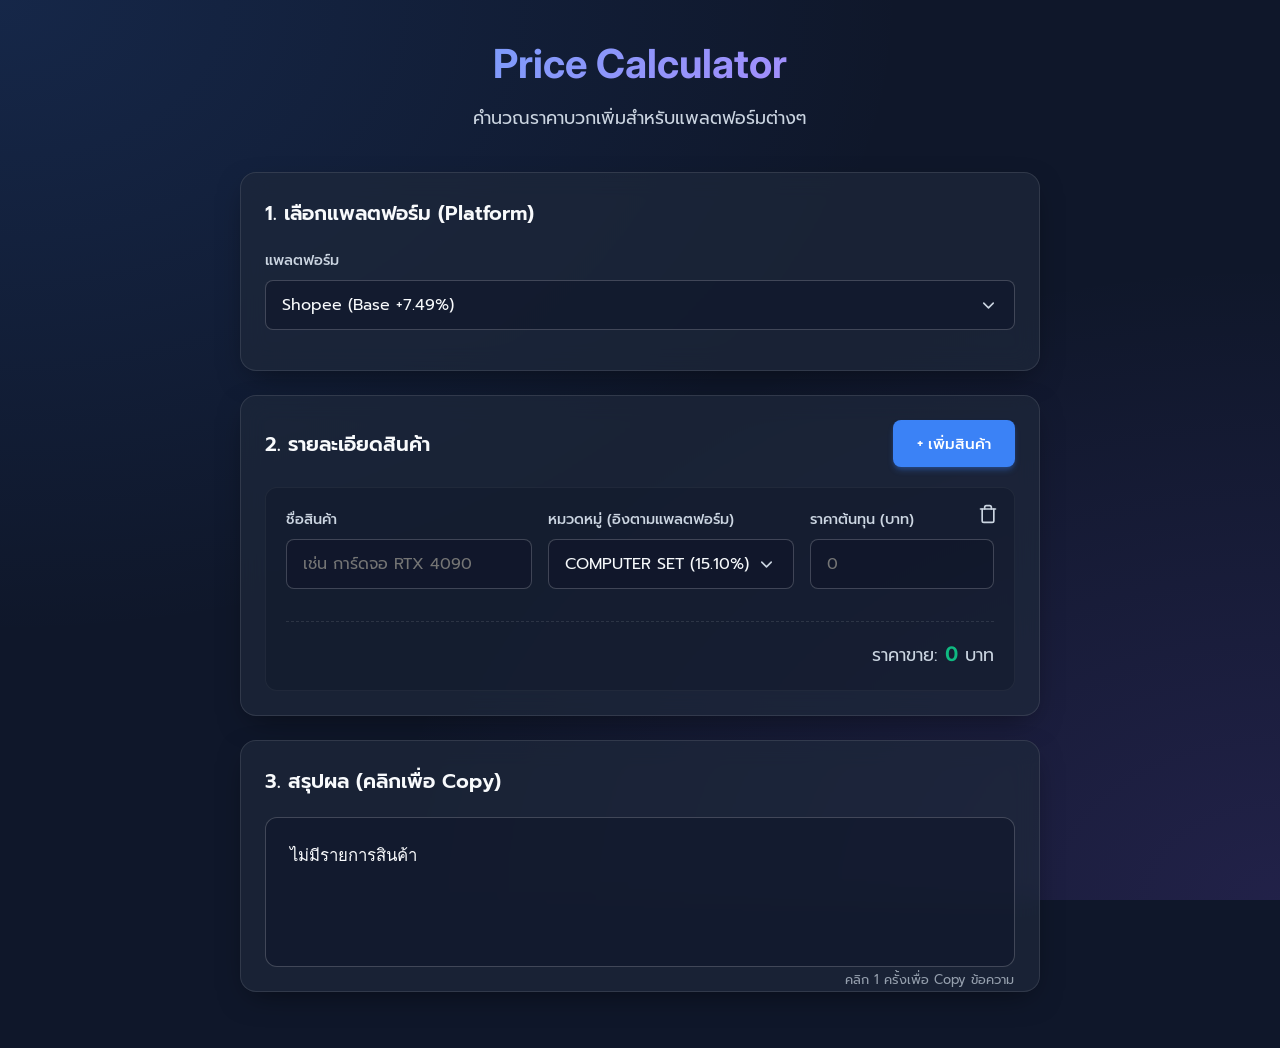
==== index.html @ 2f69b52f "Add files via upload" ====
<!DOCTYPE html>
<html lang="th">
<head>
    <meta charset="UTF-8">
    <meta name="viewport" content="width=device-width, initial-scale=1.0">
    <title>Price Calculator | คำนวณราคาสินค้า</title>
    <link href="https://fonts.googleapis.com/css2?family=Inter:wght@400;500;600;700&family=Prompt:wght@400;500;600;700&display=swap" rel="stylesheet">
    <link rel="stylesheet" href="style.css">
</head>
<body>
    <div class="app-container">
        <header>
            <h1>Price Calculator</h1>
            <p>คำนวณราคาบวกเพิ่มสำหรับแพลตฟอร์มต่างๆ</p>
        </header>

        <main>
            <!-- Section 1: Platform Selection -->
            <section class="card section-platform">
                <h2>1. เลือกแพลตฟอร์ม (Platform)</h2>
                <div class="input-group">
                    <label for="platformSelect">แพลตฟอร์ม</label>
                    <select id="platformSelect">
                        <option value="shopee">Shopee (Base +7.49%)</option>
                        <option value="lazada">Lazada (Base +1.07%)</option>
                        <option value="tiktok">Tiktok (Base +3.21%)</option>
                    </select>
                </div>
            </section>

            <!-- Section 2: Items Details -->
            <section class="card section-items">
                <div class="section-header">
                    <h2>2. รายละเอียดสินค้า</h2>
                    <button id="addItemBtn" class="btn btn-primary">+ เพิ่มสินค้า</button>
                </div>
                <div id="itemsContainer">
                    <!-- Item rows will be dynamically injected here -->
                </div>
            </section>

            <!-- Section 3: Summary -->
            <section class="card section-summary">
                <h2>3. สรุปผล (คลิกเพื่อ Copy)</h2>
                <div class="summary-box" id="summaryBox">
                    <div id="summaryContent" class="summary-content">
                        <!-- Summary text goes here -->
                    </div>
                    <div class="copy-hint">คลิก 1 ครั้งเพื่อ Copy ข้อความ</div>
                </div>
            </section>
        </main>
    </div>

    <!-- Template for item row -->
    <template id="itemRowTemplate">
        <div class="item-row">
            <div class="item-inputs">
                <div class="input-group">
                    <label>ชื่อสินค้า</label>
                    <input type="text" class="item-name" placeholder="เช่น การ์ดจอ RTX 4090">
                </div>
                <div class="input-group">
                    <label>หมวดหมู่ (อิงตามแพลตฟอร์ม)</label>
                    <select class="item-category">
                        <!-- Options generated by JS -->
                    </select>
                </div>
                <div class="input-group">
                    <label>ราคาต้นทุน (บาท)</label>
                    <input type="number" class="item-price" min="0" step="0.01" placeholder="0">
                </div>
            </div>
            <div class="item-actions">
                <button class="btn btn-icon btn-remove" title="ลบสินค้านี้">
                    <svg xmlns="http://www.w3.org/2000/svg" width="20" height="20" viewBox="0 0 24 24" fill="none" stroke="currentColor" stroke-width="2" stroke-linecap="round" stroke-linejoin="round"><path d="M3 6h18"></path><path d="M19 6v14c0 1-1 2-2 2H7c-1 0-2-1-2-2V6"></path><path d="M8 6V4c0-1 1-2 2-2h4c1 0 2 1 2 2v2"></path></svg>
                </button>
            </div>
            <div class="item-result">
                ราคาขาย: <span class="calculated-price">0.00</span> บาท
            </div>
        </div>
    </template>

    <div id="toast" class="toast">คัดลอกข้อความแล้ว!</div>

    <script src="script.js"></script>
</body>
</html>
---- style.css ----
:root {
    --bg-color: #0f172a;
    --card-bg: rgba(30, 41, 59, 0.7);
    --card-border: rgba(255, 255, 255, 0.1);
    --text-primary: #f8fafc;
    --text-secondary: #cbd5e1;
    --primary-color: #3b82f6;
    --primary-hover: #2563eb;
    --accent-color: #8b5cf6;
    --danger-color: #ef4444;
    --danger-hover: #dc2626;
    --input-bg: rgba(15, 23, 42, 0.6);
    --input-border: rgba(255, 255, 255, 0.2);
    --input-focus: #3b82f6;
    
    --font-sans: 'Inter', -apple-system, BlinkMacSystemFont, 'Segoe UI', Roboto, Helvetica, Arial, sans-serif;
    --font-thai: 'Prompt', var(--font-sans);
}

* {
    box-sizing: border-box;
    margin: 0;
    padding: 0;
}

body {
    background-color: var(--bg-color);
    background-image: 
        radial-gradient(at 0% 0%, rgba(59, 130, 246, 0.15) 0px, transparent 50%),
        radial-gradient(at 100% 100%, rgba(139, 92, 246, 0.15) 0px, transparent 50%);
    background-attachment: fixed;
    color: var(--text-primary);
    font-family: var(--font-thai);
    line-height: 1.6;
    min-height: 100vh;
    padding: 2rem 1rem;
}

.app-container {
    max-width: 800px;
    margin: 0 auto;
}

header {
    text-align: center;
    margin-bottom: 2.5rem;
}

header h1 {
    font-family: var(--font-sans);
    font-size: 2.5rem;
    font-weight: 700;
    background: linear-gradient(135deg, #60a5fa, #c084fc);
    -webkit-background-clip: text;
    -webkit-text-fill-color: transparent;
    margin-bottom: 0.5rem;
}

header p {
    color: var(--text-secondary);
    font-size: 1.1rem;
}

/* Glassmorphism Cards */
.card {
    background: var(--card-bg);
    backdrop-filter: blur(12px);
    -webkit-backdrop-filter: blur(12px);
    border: 1px solid var(--card-border);
    border-radius: 16px;
    padding: 1.5rem;
    margin-bottom: 1.5rem;
    box-shadow: 0 10px 30px -10px rgba(0, 0, 0, 0.5);
    transition: transform 0.3s ease, box-shadow 0.3s ease;
}

.card:hover {
    box-shadow: 0 15px 35px -10px rgba(0, 0, 0, 0.6);
}

.card h2 {
    font-size: 1.25rem;
    font-weight: 600;
    margin-bottom: 1.25rem;
    color: var(--text-primary);
    display: flex;
    align-items: center;
}

.section-header {
    display: flex;
    justify-content: space-between;
    align-items: center;
    margin-bottom: 1.25rem;
}

.section-header h2 {
    margin-bottom: 0;
}

/* Form Elements */
.input-group {
    margin-bottom: 1rem;
    display: flex;
    flex-direction: column;
}

.input-group label {
    font-size: 0.9rem;
    color: var(--text-secondary);
    margin-bottom: 0.5rem;
    font-weight: 500;
}

input[type="text"],
input[type="number"],
select {
    width: 100%;
    background: var(--input-bg);
    border: 1px solid var(--input-border);
    border-radius: 8px;
    padding: 0.75rem 1rem;
    color: var(--text-primary);
    font-family: var(--font-thai);
    font-size: 1rem;
    transition: all 0.2s ease;
}

input[type="text"]:focus,
input[type="number"]:focus,
select:focus {
    outline: none;
    border-color: var(--input-focus);
    box-shadow: 0 0 0 3px rgba(59, 130, 246, 0.2);
}

select {
    appearance: none;
    background-image: url("data:image/svg+xml,%3Csvg xmlns='http://www.w3.org/2000/svg' width='24' height='24' viewBox='0 0 24 24' fill='none' stroke='%23cbd5e1' stroke-width='2' stroke-linecap='round' stroke-linejoin='round'%3E%3Cpolyline points='6 9 12 15 18 9'%3E%3C/polyline%3E%3C/svg%3E");
    background-repeat: no-repeat;
    background-position: right 1rem center;
    background-size: 1.2em;
    padding-right: 2.5rem;
}

select option {
    background: var(--bg-color);
    color: var(--text-primary);
}

/* Buttons */
.btn {
    display: inline-flex;
    align-items: center;
    justify-content: center;
    font-family: var(--font-thai);
    font-weight: 500;
    border: none;
    border-radius: 8px;
    padding: 0.75rem 1.5rem;
    cursor: pointer;
    transition: all 0.2s ease;
    font-size: 0.95rem;
}

.btn-primary {
    background: var(--primary-color);
    color: white;
    box-shadow: 0 4px 6px -1px rgba(59, 130, 246, 0.3), 0 2px 4px -1px rgba(59, 130, 246, 0.2);
}

.btn-primary:hover {
    background: var(--primary-hover);
    transform: translateY(-1px);
    box-shadow: 0 6px 8px -1px rgba(59, 130, 246, 0.4), 0 4px 6px -1px rgba(59, 130, 246, 0.2);
}

.btn-primary:active {
    transform: translateY(0);
}

.btn-icon {
    padding: 0.5rem;
    background: transparent;
    border-radius: 6px;
    color: var(--text-secondary);
}

.btn-remove {
    color: var(--text-secondary);
}

.btn-remove:hover {
    background: rgba(239, 68, 68, 0.1);
    color: var(--danger-color);
}

/* Item Rows */
#itemsContainer {
    display: flex;
    flex-direction: column;
    gap: 1rem;
}

.item-row {
    background: rgba(15, 23, 42, 0.4);
    border: 1px solid rgba(255, 255, 255, 0.05);
    border-radius: 12px;
    padding: 1.25rem;
    position: relative;
    animation: slideIn 0.3s ease-out forwards;
}

@keyframes slideIn {
    from { opacity: 0; transform: translateY(-10px); }
    to { opacity: 1; transform: translateY(0); }
}

.item-inputs {
    display: grid;
    grid-template-columns: 2fr 2fr 1.5fr;
    gap: 1rem;
}

@media (max-width: 640px) {
    .item-inputs {
        grid-template-columns: 1fr;
    }
}

.item-actions {
    position: absolute;
    top: 0.5rem;
    right: 0.5rem;
}

.item-result {
    margin-top: 1rem;
    padding-top: 1rem;
    border-top: 1px dashed rgba(255, 255, 255, 0.1);
    text-align: right;
    font-size: 1.1rem;
    color: var(--text-secondary);
}

.calculated-price {
    font-family: var(--font-sans);
    font-weight: 700;
    font-size: 1.25rem;
    color: #10b981; /* Emerald green for positive price */
}

/* Summary Section */
.summary-box {
    background: var(--input-bg);
    border: 1px solid var(--input-border);
    border-radius: 12px;
    padding: 1.5rem;
    cursor: pointer;
    position: relative;
    transition: all 0.2s ease;
}

.summary-box:hover {
    border-color: var(--accent-color);
    box-shadow: 0 0 15px rgba(139, 92, 246, 0.2);
    background: rgba(15, 23, 42, 0.8);
}

.summary-content {
    font-family: var(--font-sans);
    white-space: pre-wrap;
    font-size: 1.05rem;
    color: var(--text-primary);
    min-height: 100px;
}

.copy-hint {
    position: absolute;
    bottom: -1.5rem;
    right: 0;
    font-size: 0.8rem;
    color: var(--text-secondary);
    opacity: 0.7;
}

/* Toast Notification */
.toast {
    position: fixed;
    bottom: 2rem;
    left: 50%;
    transform: translateX(-50%) translateY(100px);
    background: #10b981;
    color: white;
    padding: 0.75rem 1.5rem;
    border-radius: 8px;
    font-weight: 500;
    box-shadow: 0 10px 15px -3px rgba(0, 0, 0, 0.1);
    opacity: 0;
    transition: all 0.3s cubic-bezier(0.68, -0.55, 0.265, 1.55);
    z-index: 1000;
}

.toast.show {
    transform: translateX(-50%) translateY(0);
    opacity: 1;
}
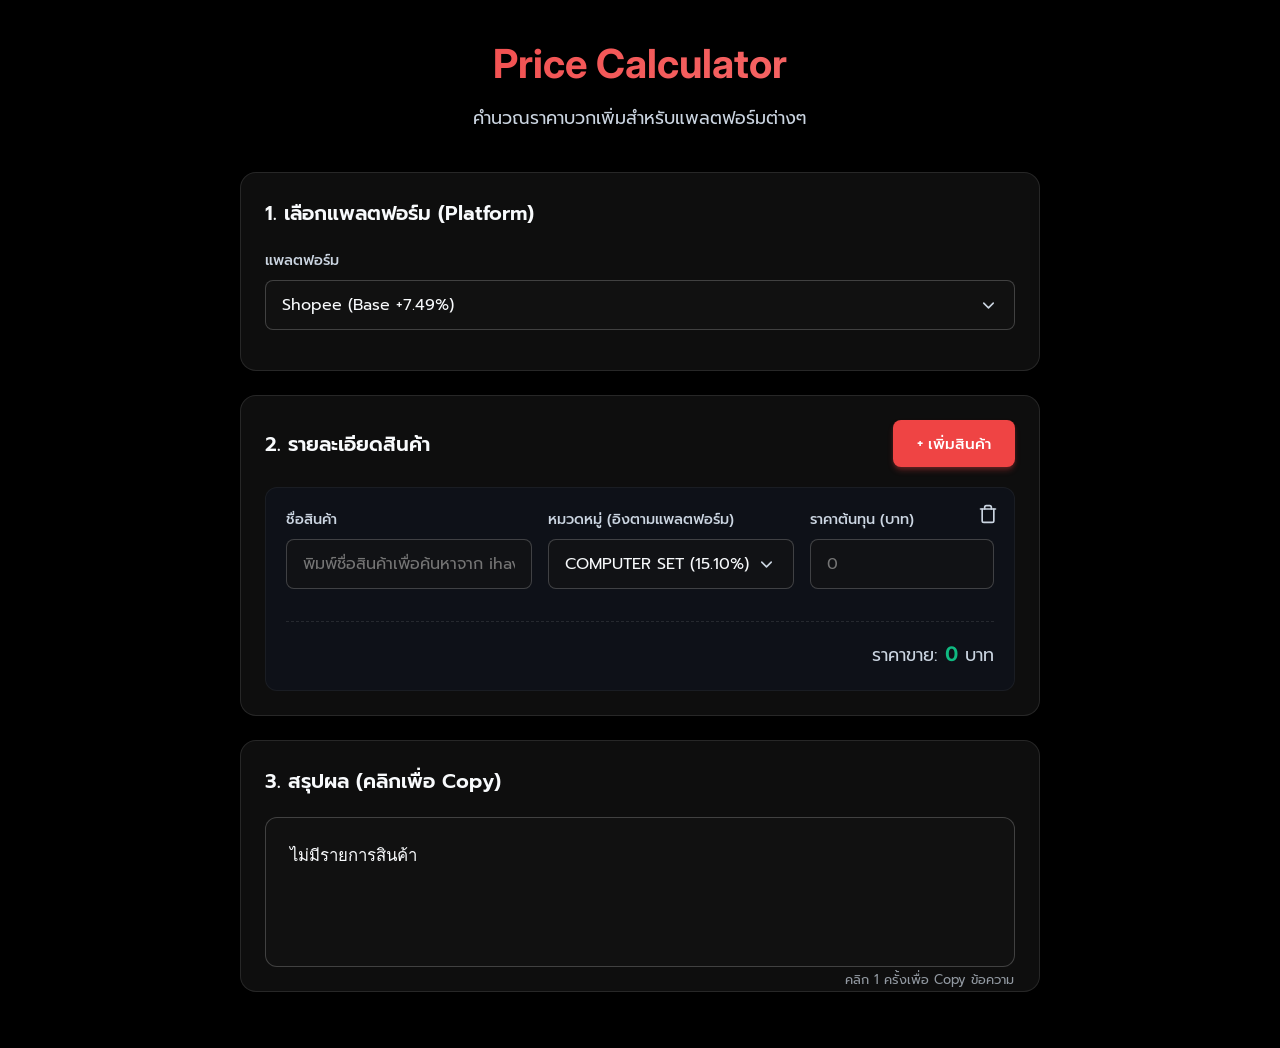
==== commit 53d299ad: "Add files via upload" ====
--- a/index.html
+++ b/index.html
@@ -58,7 +58,10 @@
             <div class="item-inputs">
                 <div class="input-group">
                     <label>ชื่อสินค้า</label>
-                    <input type="text" class="item-name" placeholder="เช่น การ์ดจอ RTX 4090">
+                    <div class="autocomplete-wrapper" style="position: relative;">
+                        <input type="text" class="item-name" placeholder="พิมพ์ชื่อสินค้าเพื่อค้นหาจาก ihavecpu...">
+                        <ul class="autocomplete-dropdown hidden"></ul>
+                    </div>
                 </div>
                 <div class="input-group">
                     <label>หมวดหมู่ (อิงตามแพลตฟอร์ม)</label>
--- a/style.css
+++ b/style.css
@@ -1,17 +1,17 @@
 :root {
-    --bg-color: #0f172a;
-    --card-bg: rgba(30, 41, 59, 0.7);
+    --bg-color: #000000;
+    --card-bg: rgba(20, 20, 20, 0.7);
     --card-border: rgba(255, 255, 255, 0.1);
     --text-primary: #f8fafc;
     --text-secondary: #cbd5e1;
-    --primary-color: #3b82f6;
-    --primary-hover: #2563eb;
-    --accent-color: #8b5cf6;
+    --primary-color: #ef4444;
+    --primary-hover: #dc2626;
+    --accent-color: #ef4444;
     --danger-color: #ef4444;
     --danger-hover: #dc2626;
-    --input-bg: rgba(15, 23, 42, 0.6);
+    --input-bg: rgba(20, 20, 20, 0.6);
     --input-border: rgba(255, 255, 255, 0.2);
-    --input-focus: #3b82f6;
+    --input-focus: #ef4444;
     
     --font-sans: 'Inter', -apple-system, BlinkMacSystemFont, 'Segoe UI', Roboto, Helvetica, Arial, sans-serif;
     --font-thai: 'Prompt', var(--font-sans);
@@ -25,10 +25,7 @@
 
 body {
     background-color: var(--bg-color);
-    background-image: 
-        radial-gradient(at 0% 0%, rgba(59, 130, 246, 0.15) 0px, transparent 50%),
-        radial-gradient(at 100% 100%, rgba(139, 92, 246, 0.15) 0px, transparent 50%);
-    background-attachment: fixed;
+    background-image: none; /* Removed gradients for solid black */
     color: var(--text-primary);
     font-family: var(--font-thai);
     line-height: 1.6;
@@ -50,7 +47,7 @@
     font-family: var(--font-sans);
     font-size: 2.5rem;
     font-weight: 700;
-    background: linear-gradient(135deg, #60a5fa, #c084fc);
+    background: linear-gradient(135deg, #ef4444, #f87171);
     -webkit-background-clip: text;
     -webkit-text-fill-color: transparent;
     margin-bottom: 0.5rem;
@@ -166,13 +163,13 @@
 .btn-primary {
     background: var(--primary-color);
     color: white;
-    box-shadow: 0 4px 6px -1px rgba(59, 130, 246, 0.3), 0 2px 4px -1px rgba(59, 130, 246, 0.2);
+    box-shadow: 0 4px 6px -1px rgba(239, 68, 68, 0.3), 0 2px 4px -1px rgba(239, 68, 68, 0.2);
 }
 
 .btn-primary:hover {
     background: var(--primary-hover);
     transform: translateY(-1px);
-    box-shadow: 0 6px 8px -1px rgba(59, 130, 246, 0.4), 0 4px 6px -1px rgba(59, 130, 246, 0.2);
+    box-shadow: 0 6px 8px -1px rgba(239, 68, 68, 0.4), 0 4px 6px -1px rgba(239, 68, 68, 0.2);
 }
 
 .btn-primary:active {
@@ -305,3 +302,85 @@
     transform: translateX(-50%) translateY(0);
     opacity: 1;
 }
+
+/* Autocomplete Dropdown */
+.autocomplete-dropdown {
+    position: absolute;
+    top: 100%;
+    left: 0;
+    right: 0;
+    background: var(--card-bg);
+    backdrop-filter: blur(12px);
+    border: 1px solid var(--card-border);
+    border-radius: 8px;
+    margin-top: 0.5rem;
+    max-height: 250px;
+    overflow-y: auto;
+    z-index: 50;
+    list-style: none;
+    box-shadow: 0 10px 25px rgba(0, 0, 0, 0.5);
+}
+
+.autocomplete-dropdown.hidden {
+    display: none;
+}
+
+.autocomplete-item {
+    padding: 0.75rem 1rem;
+    cursor: pointer;
+    border-bottom: 1px solid rgba(255, 255, 255, 0.05);
+    display: flex;
+    align-items: center;
+    gap: 1rem;
+    transition: background 0.2s;
+}
+
+.autocomplete-item:last-child {
+    border-bottom: none;
+}
+
+.autocomplete-item:hover {
+    background: rgba(59, 130, 246, 0.2);
+}
+
+.ac-image {
+    width: 40px;
+    height: 40px;
+    object-fit: contain;
+    background: white;
+    border-radius: 4px;
+    flex-shrink: 0;
+}
+
+.ac-info {
+    display: flex;
+    flex-direction: column;
+    overflow: hidden;
+    flex-grow: 1;
+}
+
+.ac-name {
+    font-size: 0.9rem;
+    color: var(--text-primary);
+    white-space: nowrap;
+    overflow: hidden;
+    text-overflow: ellipsis;
+}
+
+.ac-price {
+    font-weight: 600;
+    color: #10b981;
+    font-size: 0.9rem;
+    margin-top: 0.25rem;
+}
+
+.ac-loading, .ac-error {
+    padding: 1rem;
+    text-align: center;
+    color: var(--text-secondary);
+    font-size: 0.9rem;
+}
+
+.ac-error {
+    color: var(--danger-color);
+}
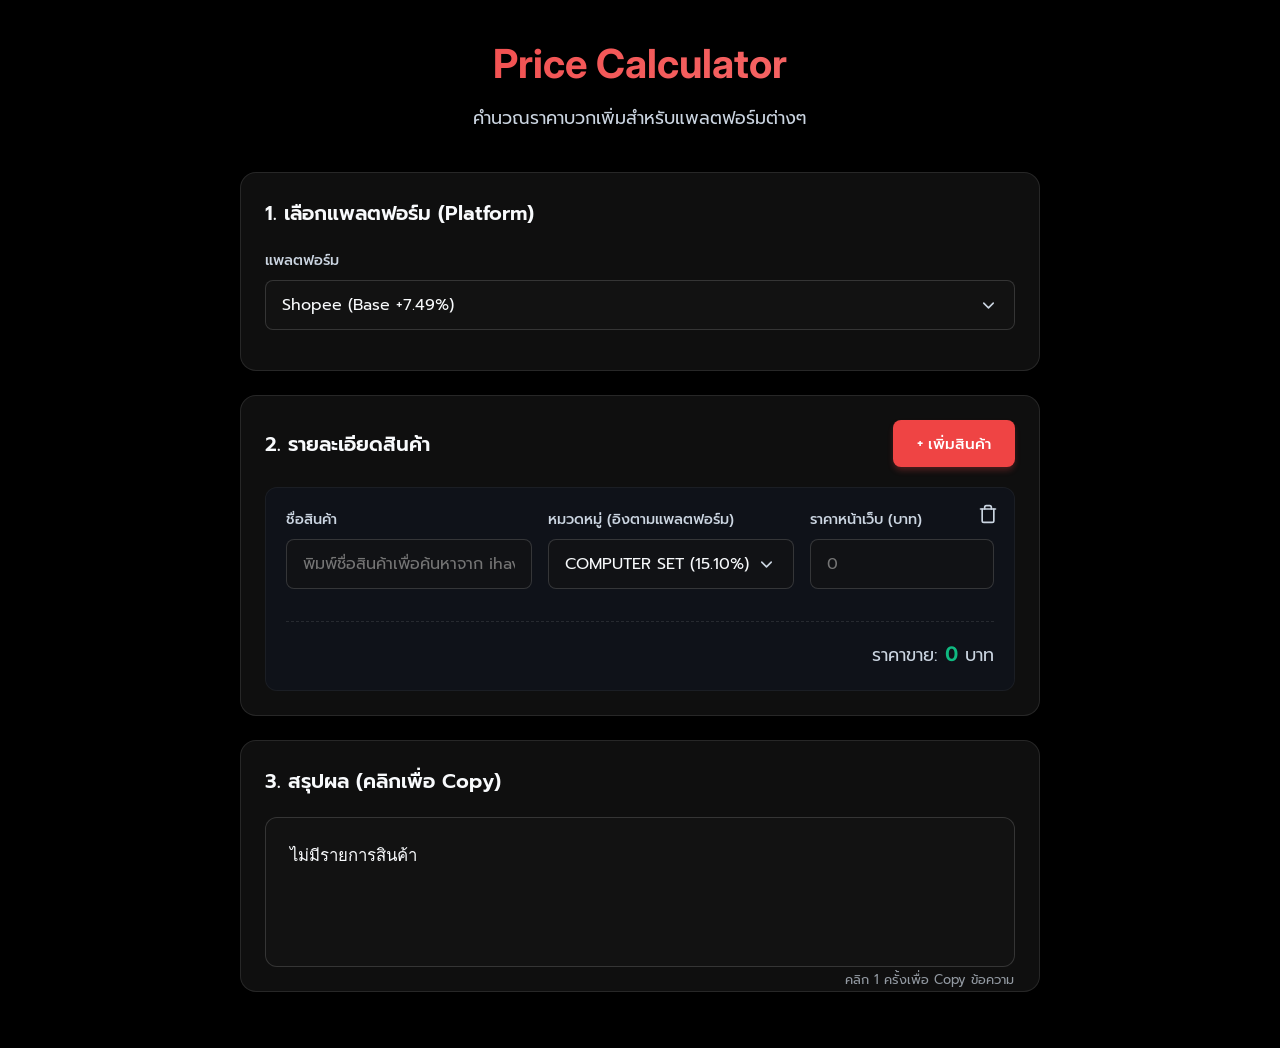
==== commit 9a1ac203: "index.html" ====
--- a/index.html
+++ b/index.html
@@ -70,7 +70,7 @@
                     </select>
                 </div>
                 <div class="input-group">
-                    <label>ราคาต้นทุน (บาท)</label>
+                    <label>ราคาหน้าเว็บ (บาท)</label>
                     <input type="number" class="item-price" min="0" step="0.01" placeholder="0">
                 </div>
             </div>
--- a/style.css
+++ b/style.css
@@ -1,6 +1,6 @@
 :root {
     --bg-color: #000000;
-    --card-bg: rgba(20, 20, 20, 0.7);
+    --card-bg: rgba(20, 20, 20, 0.75);
     --card-border: rgba(255, 255, 255, 0.1);
     --text-primary: #f8fafc;
     --text-secondary: #cbd5e1;
@@ -10,7 +10,7 @@
     --danger-color: #ef4444;
     --danger-hover: #dc2626;
     --input-bg: rgba(20, 20, 20, 0.6);
-    --input-border: rgba(255, 255, 255, 0.2);
+    --input-border: rgba(255, 255, 255, 0.15);
     --input-focus: #ef4444;
     
     --font-sans: 'Inter', -apple-system, BlinkMacSystemFont, 'Segoe UI', Roboto, Helvetica, Arial, sans-serif;
@@ -25,7 +25,6 @@
 
 body {
     background-color: var(--bg-color);
-    background-image: none; /* Removed gradients for solid black */
     color: var(--text-primary);
     font-family: var(--font-thai);
     line-height: 1.6;
@@ -58,7 +57,6 @@
     font-size: 1.1rem;
 }
 
-/* Glassmorphism Cards */
 .card {
     background: var(--card-bg);
     backdrop-filter: blur(12px);
@@ -80,8 +78,6 @@
     font-weight: 600;
     margin-bottom: 1.25rem;
     color: var(--text-primary);
-    display: flex;
-    align-items: center;
 }
 
 .section-header {
@@ -95,7 +91,6 @@
     margin-bottom: 0;
 }
 
-/* Form Elements */
 .input-group {
     margin-bottom: 1rem;
     display: flex;
@@ -128,7 +123,7 @@
 select:focus {
     outline: none;
     border-color: var(--input-focus);
-    box-shadow: 0 0 0 3px rgba(59, 130, 246, 0.2);
+    box-shadow: 0 0 0 3px rgba(239, 68, 68, 0.2);
 }
 
 select {
@@ -141,11 +136,10 @@
 }
 
 select option {
-    background: var(--bg-color);
-    color: var(--text-primary);
-}
-
-/* Buttons */
+    background: #121212;
+    color: var(--text-primary);
+}
+
 .btn {
     display: inline-flex;
     align-items: center;
@@ -163,17 +157,12 @@
 .btn-primary {
     background: var(--primary-color);
     color: white;
-    box-shadow: 0 4px 6px -1px rgba(239, 68, 68, 0.3), 0 2px 4px -1px rgba(239, 68, 68, 0.2);
+    box-shadow: 0 4px 6px -1px rgba(239, 68, 68, 0.3);
 }
 
 .btn-primary:hover {
     background: var(--primary-hover);
     transform: translateY(-1px);
-    box-shadow: 0 6px 8px -1px rgba(239, 68, 68, 0.4), 0 4px 6px -1px rgba(239, 68, 68, 0.2);
-}
-
-.btn-primary:active {
-    transform: translateY(0);
 }
 
 .btn-icon {
@@ -183,16 +172,11 @@
     color: var(--text-secondary);
 }
 
-.btn-remove {
-    color: var(--text-secondary);
-}
-
 .btn-remove:hover {
     background: rgba(239, 68, 68, 0.1);
     color: var(--danger-color);
 }
 
-/* Item Rows */
 #itemsContainer {
     display: flex;
     flex-direction: column;
@@ -244,10 +228,9 @@
     font-family: var(--font-sans);
     font-weight: 700;
     font-size: 1.25rem;
-    color: #10b981; /* Emerald green for positive price */
-}
-
-/* Summary Section */
+    color: #10b981;
+}
+
 .summary-box {
     background: var(--input-bg);
     border: 1px solid var(--input-border);
@@ -260,8 +243,7 @@
 
 .summary-box:hover {
     border-color: var(--accent-color);
-    box-shadow: 0 0 15px rgba(139, 92, 246, 0.2);
-    background: rgba(15, 23, 42, 0.8);
+    box-shadow: 0 0 15px rgba(239, 68, 68, 0.2);
 }
 
 .summary-content {
@@ -281,7 +263,6 @@
     opacity: 0.7;
 }
 
-/* Toast Notification */
 .toast {
     position: fixed;
     bottom: 2rem;
@@ -292,9 +273,8 @@
     padding: 0.75rem 1.5rem;
     border-radius: 8px;
     font-weight: 500;
-    box-shadow: 0 10px 15px -3px rgba(0, 0, 0, 0.1);
     opacity: 0;
-    transition: all 0.3s cubic-bezier(0.68, -0.55, 0.265, 1.55);
+    transition: all 0.3s cubic-bezier(0.175, 0.885, 0.32, 1.275);
     z-index: 1000;
 }
 
@@ -303,22 +283,23 @@
     opacity: 1;
 }
 
-/* Autocomplete Dropdown */
+/* --- AUTOCOMPLETE DROPDOWN STYLES --- */
 .autocomplete-dropdown {
     position: absolute;
     top: 100%;
     left: 0;
     right: 0;
-    background: var(--card-bg);
-    backdrop-filter: blur(12px);
-    border: 1px solid var(--card-border);
+    background: rgba(25, 25, 25, 0.95);
+    backdrop-filter: blur(16px);
+    -webkit-backdrop-filter: blur(16px);
+    border: 1px solid rgba(255, 255, 255, 0.15);
     border-radius: 8px;
     margin-top: 0.5rem;
-    max-height: 250px;
+    max-height: 280px;
     overflow-y: auto;
-    z-index: 50;
+    z-index: 100;
     list-style: none;
-    box-shadow: 0 10px 25px rgba(0, 0, 0, 0.5);
+    box-shadow: 0 15px 35px rgba(0, 0, 0, 0.8);
 }
 
 .autocomplete-dropdown.hidden {
@@ -332,24 +313,22 @@
     display: flex;
     align-items: center;
     gap: 1rem;
-    transition: background 0.2s;
-}
-
-.autocomplete-item:last-child {
-    border-bottom: none;
+    transition: background 0.15s ease;
 }
 
 .autocomplete-item:hover {
-    background: rgba(59, 130, 246, 0.2);
+    background: rgba(239, 68, 68, 0.15);
 }
 
 .ac-image {
-    width: 40px;
-    height: 40px;
+    width: 44px;
+    height: 44px;
     object-fit: contain;
-    background: white;
-    border-radius: 4px;
+    background: #ffffff;
+    border-radius: 6px;
     flex-shrink: 0;
+    padding: 2px;
+    border: 1px solid rgba(255, 255, 255, 0.1);
 }
 
 .ac-info {
@@ -360,7 +339,7 @@
 }
 
 .ac-name {
-    font-size: 0.9rem;
+    font-size: 0.88rem;
     color: var(--text-primary);
     white-space: nowrap;
     overflow: hidden;
@@ -370,17 +349,45 @@
 .ac-price {
     font-weight: 600;
     color: #10b981;
+    font-size: 0.85rem;
+    margin-top: 0.15rem;
+}
+
+/* UI Feedback Elements */
+.ac-loading, .ac-error {
+    padding: 1.25rem;
+    text-align: center;
+    color: var(--text-secondary);
     font-size: 0.9rem;
-    margin-top: 0.25rem;
-}
-
-.ac-loading, .ac-error {
-    padding: 1rem;
+}
+
+.ac-error strong {
+    color: #f87171;
+}
+
+.ac-notice-banner {
+    background: rgba(234, 179, 8, 0.15);
+    border-bottom: 1px solid rgba(234, 179, 8, 0.3);
+    color: #fde047;
+    padding: 0.4rem 1rem;
+    font-size: 0.78rem;
     text-align: center;
-    color: var(--text-secondary);
-    font-size: 0.9rem;
-}
-
-.ac-error {
-    color: var(--danger-color);
-}
+    font-weight: 500;
+}
+
+/* Loading Spinner CSS */
+.spinner {
+    display: inline-block;
+    width: 14px;
+    height: 14px;
+    border: 2px solid rgba(255,255,255,0.3);
+    border-radius: 50%;
+    border-top-color: var(--primary-color);
+    animation: spin 0.8s linear infinite;
+    vertical-align: middle;
+    margin-right: 6px;
+}
+
+@keyframes spin {
+    to { transform: rotate(360deg); }
+}
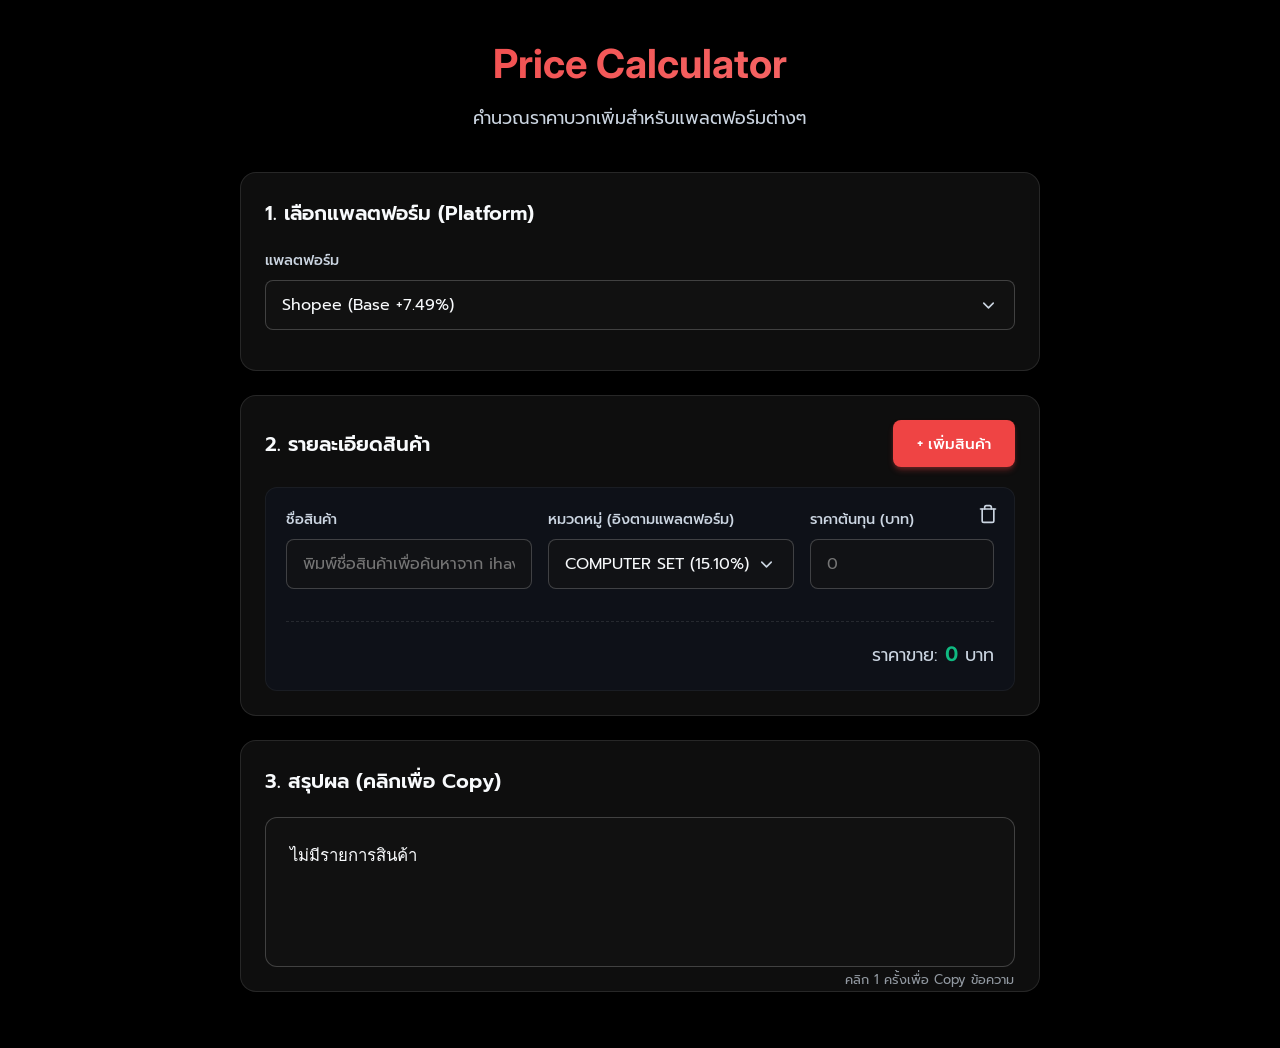
==== commit 24100da3: "Add files via upload" ====
--- a/index.html
+++ b/index.html
@@ -70,7 +70,7 @@
                     </select>
                 </div>
                 <div class="input-group">
-                    <label>ราคาหน้าเว็บ (บาท)</label>
+                    <label>ราคาต้นทุน (บาท)</label>
                     <input type="number" class="item-price" min="0" step="0.01" placeholder="0">
                 </div>
             </div>
--- a/style.css
+++ b/style.css
@@ -1,6 +1,6 @@
 :root {
     --bg-color: #000000;
-    --card-bg: rgba(20, 20, 20, 0.75);
+    --card-bg: rgba(20, 20, 20, 0.7);
     --card-border: rgba(255, 255, 255, 0.1);
     --text-primary: #f8fafc;
     --text-secondary: #cbd5e1;
@@ -10,7 +10,7 @@
     --danger-color: #ef4444;
     --danger-hover: #dc2626;
     --input-bg: rgba(20, 20, 20, 0.6);
-    --input-border: rgba(255, 255, 255, 0.15);
+    --input-border: rgba(255, 255, 255, 0.2);
     --input-focus: #ef4444;
     
     --font-sans: 'Inter', -apple-system, BlinkMacSystemFont, 'Segoe UI', Roboto, Helvetica, Arial, sans-serif;
@@ -25,6 +25,7 @@
 
 body {
     background-color: var(--bg-color);
+    background-image: none; /* Removed gradients for solid black */
     color: var(--text-primary);
     font-family: var(--font-thai);
     line-height: 1.6;
@@ -57,6 +58,7 @@
     font-size: 1.1rem;
 }
 
+/* Glassmorphism Cards */
 .card {
     background: var(--card-bg);
     backdrop-filter: blur(12px);
@@ -78,6 +80,8 @@
     font-weight: 600;
     margin-bottom: 1.25rem;
     color: var(--text-primary);
+    display: flex;
+    align-items: center;
 }
 
 .section-header {
@@ -91,6 +95,7 @@
     margin-bottom: 0;
 }
 
+/* Form Elements */
 .input-group {
     margin-bottom: 1rem;
     display: flex;
@@ -123,7 +128,7 @@
 select:focus {
     outline: none;
     border-color: var(--input-focus);
-    box-shadow: 0 0 0 3px rgba(239, 68, 68, 0.2);
+    box-shadow: 0 0 0 3px rgba(59, 130, 246, 0.2);
 }
 
 select {
@@ -136,10 +141,11 @@
 }
 
 select option {
-    background: #121212;
-    color: var(--text-primary);
-}
-
+    background: var(--bg-color);
+    color: var(--text-primary);
+}
+
+/* Buttons */
 .btn {
     display: inline-flex;
     align-items: center;
@@ -157,12 +163,17 @@
 .btn-primary {
     background: var(--primary-color);
     color: white;
-    box-shadow: 0 4px 6px -1px rgba(239, 68, 68, 0.3);
+    box-shadow: 0 4px 6px -1px rgba(239, 68, 68, 0.3), 0 2px 4px -1px rgba(239, 68, 68, 0.2);
 }
 
 .btn-primary:hover {
     background: var(--primary-hover);
     transform: translateY(-1px);
+    box-shadow: 0 6px 8px -1px rgba(239, 68, 68, 0.4), 0 4px 6px -1px rgba(239, 68, 68, 0.2);
+}
+
+.btn-primary:active {
+    transform: translateY(0);
 }
 
 .btn-icon {
@@ -172,11 +183,16 @@
     color: var(--text-secondary);
 }
 
+.btn-remove {
+    color: var(--text-secondary);
+}
+
 .btn-remove:hover {
     background: rgba(239, 68, 68, 0.1);
     color: var(--danger-color);
 }
 
+/* Item Rows */
 #itemsContainer {
     display: flex;
     flex-direction: column;
@@ -228,9 +244,10 @@
     font-family: var(--font-sans);
     font-weight: 700;
     font-size: 1.25rem;
-    color: #10b981;
-}
-
+    color: #10b981; /* Emerald green for positive price */
+}
+
+/* Summary Section */
 .summary-box {
     background: var(--input-bg);
     border: 1px solid var(--input-border);
@@ -243,7 +260,8 @@
 
 .summary-box:hover {
     border-color: var(--accent-color);
-    box-shadow: 0 0 15px rgba(239, 68, 68, 0.2);
+    box-shadow: 0 0 15px rgba(139, 92, 246, 0.2);
+    background: rgba(15, 23, 42, 0.8);
 }
 
 .summary-content {
@@ -263,6 +281,7 @@
     opacity: 0.7;
 }
 
+/* Toast Notification */
 .toast {
     position: fixed;
     bottom: 2rem;
@@ -273,8 +292,9 @@
     padding: 0.75rem 1.5rem;
     border-radius: 8px;
     font-weight: 500;
+    box-shadow: 0 10px 15px -3px rgba(0, 0, 0, 0.1);
     opacity: 0;
-    transition: all 0.3s cubic-bezier(0.175, 0.885, 0.32, 1.275);
+    transition: all 0.3s cubic-bezier(0.68, -0.55, 0.265, 1.55);
     z-index: 1000;
 }
 
@@ -283,23 +303,22 @@
     opacity: 1;
 }
 
-/* --- AUTOCOMPLETE DROPDOWN STYLES --- */
+/* Autocomplete Dropdown */
 .autocomplete-dropdown {
     position: absolute;
     top: 100%;
     left: 0;
     right: 0;
-    background: rgba(25, 25, 25, 0.95);
-    backdrop-filter: blur(16px);
-    -webkit-backdrop-filter: blur(16px);
-    border: 1px solid rgba(255, 255, 255, 0.15);
+    background: var(--card-bg);
+    backdrop-filter: blur(12px);
+    border: 1px solid var(--card-border);
     border-radius: 8px;
     margin-top: 0.5rem;
-    max-height: 280px;
+    max-height: 250px;
     overflow-y: auto;
-    z-index: 100;
+    z-index: 50;
     list-style: none;
-    box-shadow: 0 15px 35px rgba(0, 0, 0, 0.8);
+    box-shadow: 0 10px 25px rgba(0, 0, 0, 0.5);
 }
 
 .autocomplete-dropdown.hidden {
@@ -313,22 +332,24 @@
     display: flex;
     align-items: center;
     gap: 1rem;
-    transition: background 0.15s ease;
+    transition: background 0.2s;
+}
+
+.autocomplete-item:last-child {
+    border-bottom: none;
 }
 
 .autocomplete-item:hover {
-    background: rgba(239, 68, 68, 0.15);
+    background: rgba(59, 130, 246, 0.2);
 }
 
 .ac-image {
-    width: 44px;
-    height: 44px;
+    width: 40px;
+    height: 40px;
     object-fit: contain;
-    background: #ffffff;
-    border-radius: 6px;
+    background: white;
+    border-radius: 4px;
     flex-shrink: 0;
-    padding: 2px;
-    border: 1px solid rgba(255, 255, 255, 0.1);
 }
 
 .ac-info {
@@ -339,7 +360,7 @@
 }
 
 .ac-name {
-    font-size: 0.88rem;
+    font-size: 0.9rem;
     color: var(--text-primary);
     white-space: nowrap;
     overflow: hidden;
@@ -349,45 +370,17 @@
 .ac-price {
     font-weight: 600;
     color: #10b981;
-    font-size: 0.85rem;
-    margin-top: 0.15rem;
-}
-
-/* UI Feedback Elements */
+    font-size: 0.9rem;
+    margin-top: 0.25rem;
+}
+
 .ac-loading, .ac-error {
-    padding: 1.25rem;
+    padding: 1rem;
     text-align: center;
     color: var(--text-secondary);
     font-size: 0.9rem;
 }
 
-.ac-error strong {
-    color: #f87171;
-}
-
-.ac-notice-banner {
-    background: rgba(234, 179, 8, 0.15);
-    border-bottom: 1px solid rgba(234, 179, 8, 0.3);
-    color: #fde047;
-    padding: 0.4rem 1rem;
-    font-size: 0.78rem;
-    text-align: center;
-    font-weight: 500;
-}
-
-/* Loading Spinner CSS */
-.spinner {
-    display: inline-block;
-    width: 14px;
-    height: 14px;
-    border: 2px solid rgba(255,255,255,0.3);
-    border-radius: 50%;
-    border-top-color: var(--primary-color);
-    animation: spin 0.8s linear infinite;
-    vertical-align: middle;
-    margin-right: 6px;
-}
-
-@keyframes spin {
-    to { transform: rotate(360deg); }
-}
+.ac-error {
+    color: var(--danger-color);
+}
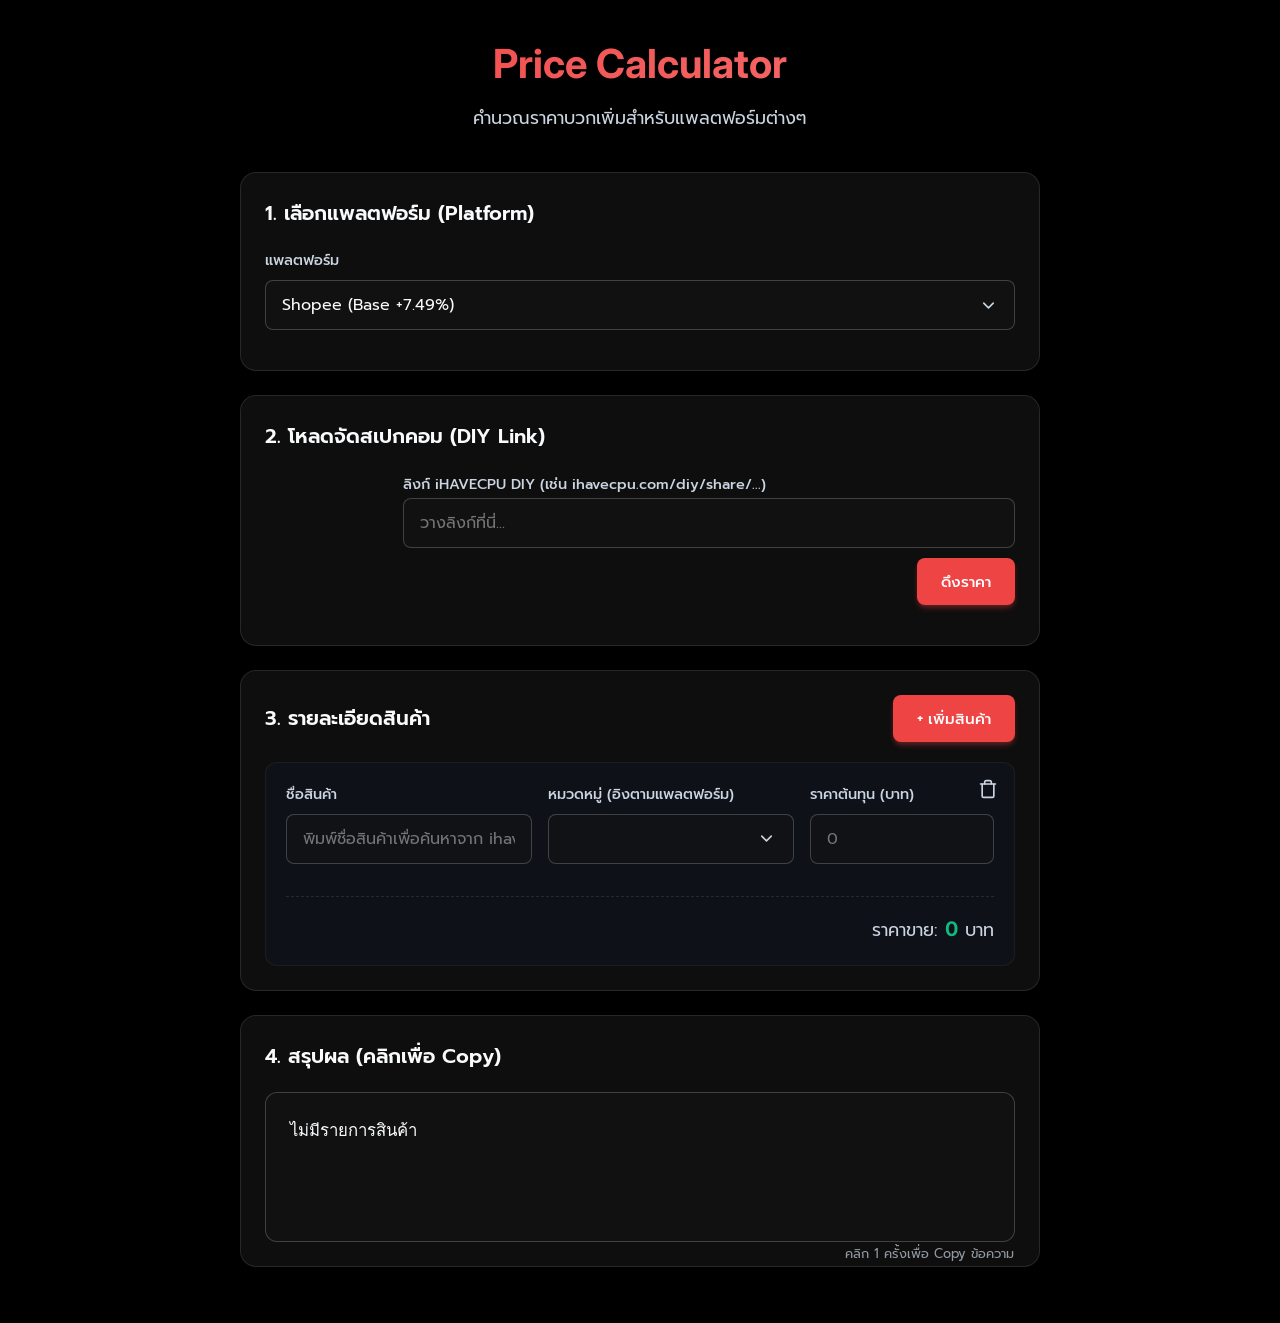
==== commit a0f61326: "Add files via upload" ====
--- a/index.html
+++ b/index.html
@@ -28,10 +28,23 @@
                 </div>
             </section>
 
-            <!-- Section 2: Items Details -->
+            <!-- Section 2: DIY Link -->
+            <section class="card section-diy">
+                <h2>2. โหลดจัดสเปกคอม (DIY Link)</h2>
+                <div class="input-group diy-group" style="display: flex; gap: 10px; align-items: flex-end;">
+                    <div style="flex: 1;">
+                        <label for="diyUrl">ลิงก์ iHAVECPU DIY (เช่น ihavecpu.com/diy/share/...)</label>
+                        <input type="text" id="diyUrl" placeholder="วางลิงก์ที่นี่...">
+                    </div>
+                    <button id="fetchDiyBtn" class="btn btn-primary" style="white-space: nowrap;">ดึงราคา</button>
+                </div>
+                <div id="diyResult" style="margin-top: 10px; font-size: 0.9em; color: #555;"></div>
+            </section>
+
+            <!-- Section 3: Items Details -->
             <section class="card section-items">
                 <div class="section-header">
-                    <h2>2. รายละเอียดสินค้า</h2>
+                    <h2>3. รายละเอียดสินค้า</h2>
                     <button id="addItemBtn" class="btn btn-primary">+ เพิ่มสินค้า</button>
                 </div>
                 <div id="itemsContainer">
@@ -39,9 +52,9 @@
                 </div>
             </section>
 
-            <!-- Section 3: Summary -->
+            <!-- Section 4: Summary -->
             <section class="card section-summary">
-                <h2>3. สรุปผล (คลิกเพื่อ Copy)</h2>
+                <h2>4. สรุปผล (คลิกเพื่อ Copy)</h2>
                 <div class="summary-box" id="summaryBox">
                     <div id="summaryContent" class="summary-content">
                         <!-- Summary text goes here -->
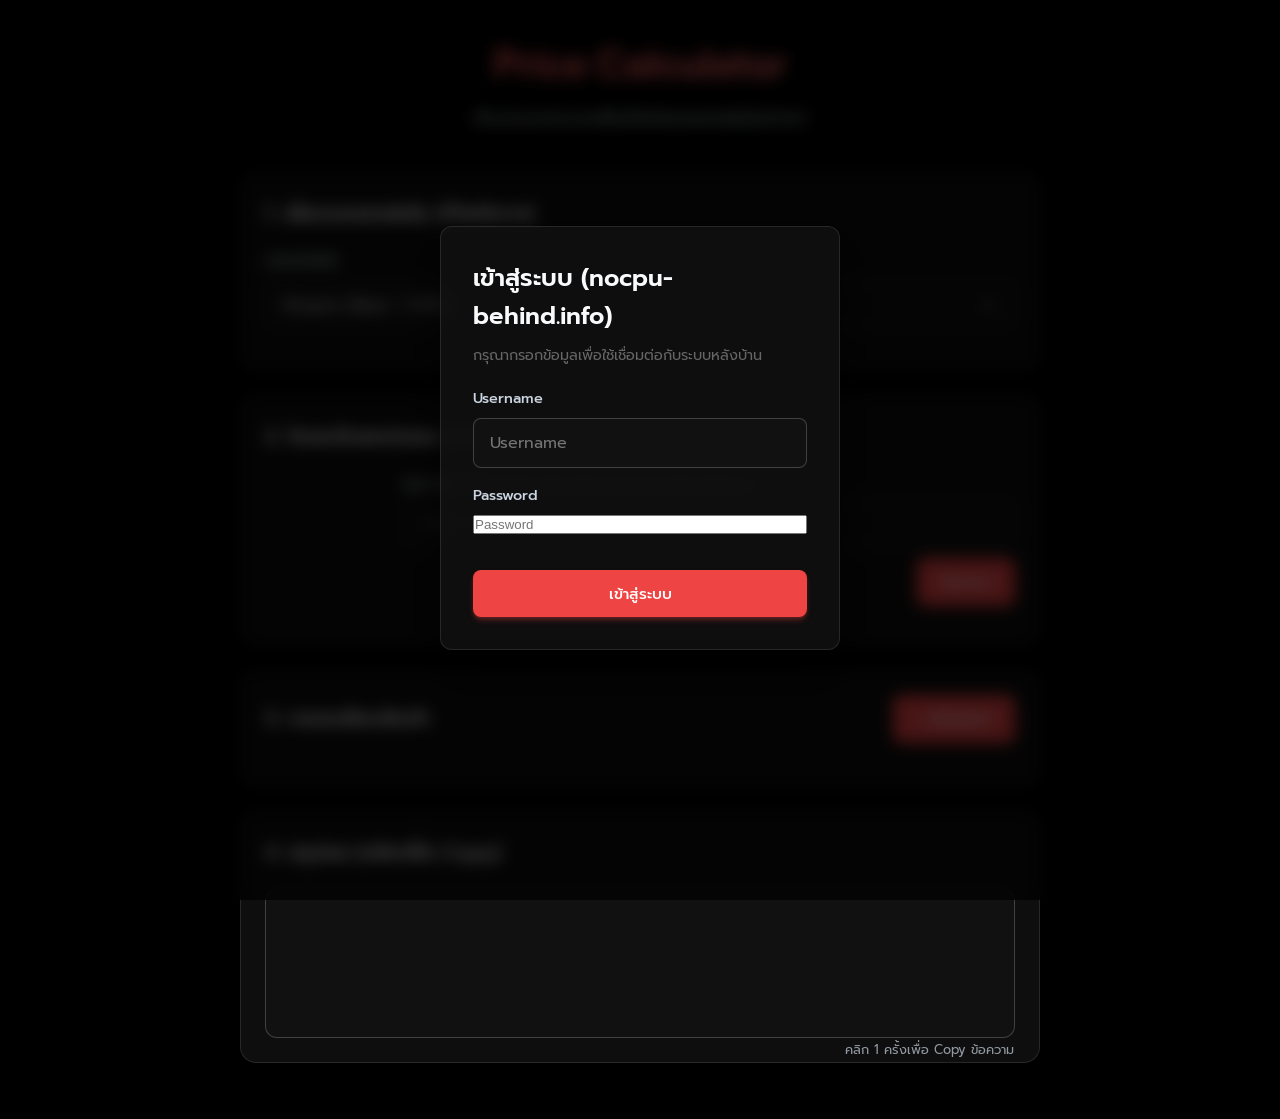
==== commit 76c4505f: "Add files via upload" ====
--- a/index.html
+++ b/index.html
@@ -22,7 +22,7 @@
                     <label for="platformSelect">แพลตฟอร์ม</label>
                     <select id="platformSelect">
                         <option value="shopee">Shopee (Base +7.49%)</option>
-                        <option value="lazada">Lazada (Base +1.07%)</option>
+                        <option value="lazada">Lazada (Base +7.7%)</option>
                         <option value="tiktok">Tiktok (Base +3.21%)</option>
                     </select>
                 </div>
@@ -100,6 +100,24 @@
 
     <div id="toast" class="toast">คัดลอกข้อความแล้ว!</div>
 
+    <!-- Login Modal -->
+    <div id="loginModal" class="modal-overlay hidden">
+        <div class="modal-content card">
+            <h2>เข้าสู่ระบบ (nocpu-behind.info)</h2>
+            <p style="font-size: 0.9em; color: #666; margin-bottom: 20px;">กรุณากรอกข้อมูลเพื่อใช้เชื่อมต่อกับระบบหลังบ้าน</p>
+            <div class="input-group">
+                <label for="loginUsername">Username</label>
+                <input type="text" id="loginUsername" placeholder="Username">
+            </div>
+            <div class="input-group" style="margin-top: 10px;">
+                <label for="loginPassword">Password</label>
+                <input type="password" id="loginPassword" placeholder="Password">
+            </div>
+            <div id="loginError" style="color: red; font-size: 0.85em; margin-top: 10px; display: none;"></div>
+            <button id="loginBtn" class="btn btn-primary" style="margin-top: 20px; width: 100%;">เข้าสู่ระบบ</button>
+        </div>
+    </div>
+
     <script src="script.js"></script>
 </body>
 </html>
--- a/style.css
+++ b/style.css
@@ -384,3 +384,36 @@
 .ac-error {
     color: var(--danger-color);
 }
+
+/* Modal Overlay */
+.modal-overlay {
+    position: fixed;
+    top: 0; left: 0; right: 0; bottom: 0;
+    background: rgba(0, 0, 0, 0.7);
+    backdrop-filter: blur(8px);
+    display: flex;
+    align-items: center;
+    justify-content: center;
+    z-index: 1000;
+}
+
+.modal-overlay.hidden {
+    display: none;
+}
+
+.modal-content {
+    background: var(--card-bg);
+    padding: 2rem;
+    border-radius: 12px;
+    width: 90%;
+    max-width: 400px;
+    box-shadow: 0 20px 40px rgba(0, 0, 0, 0.6);
+    border: 1px solid var(--card-border);
+}
+
+.modal-content h2 {
+    margin-top: 0;
+    margin-bottom: 0.5rem;
+    font-size: 1.5rem;
+    color: var(--text-primary);
+}
